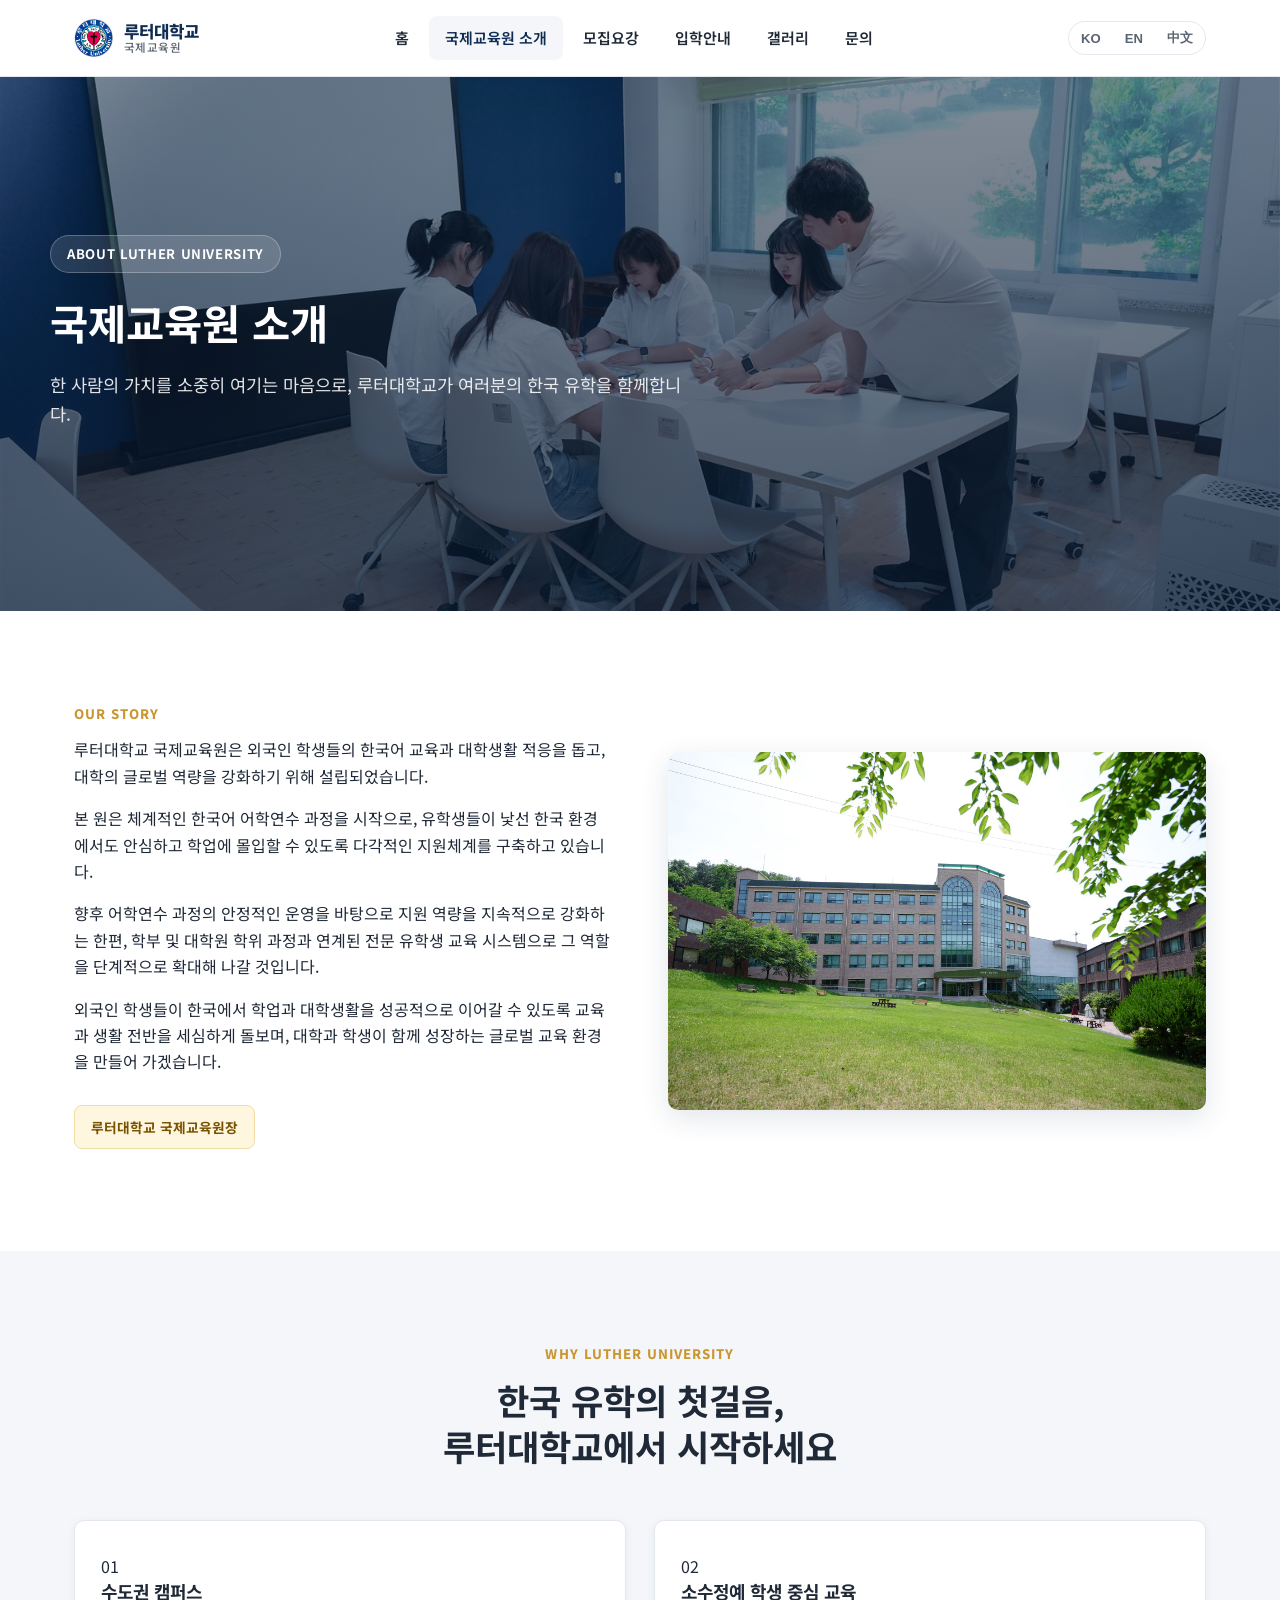
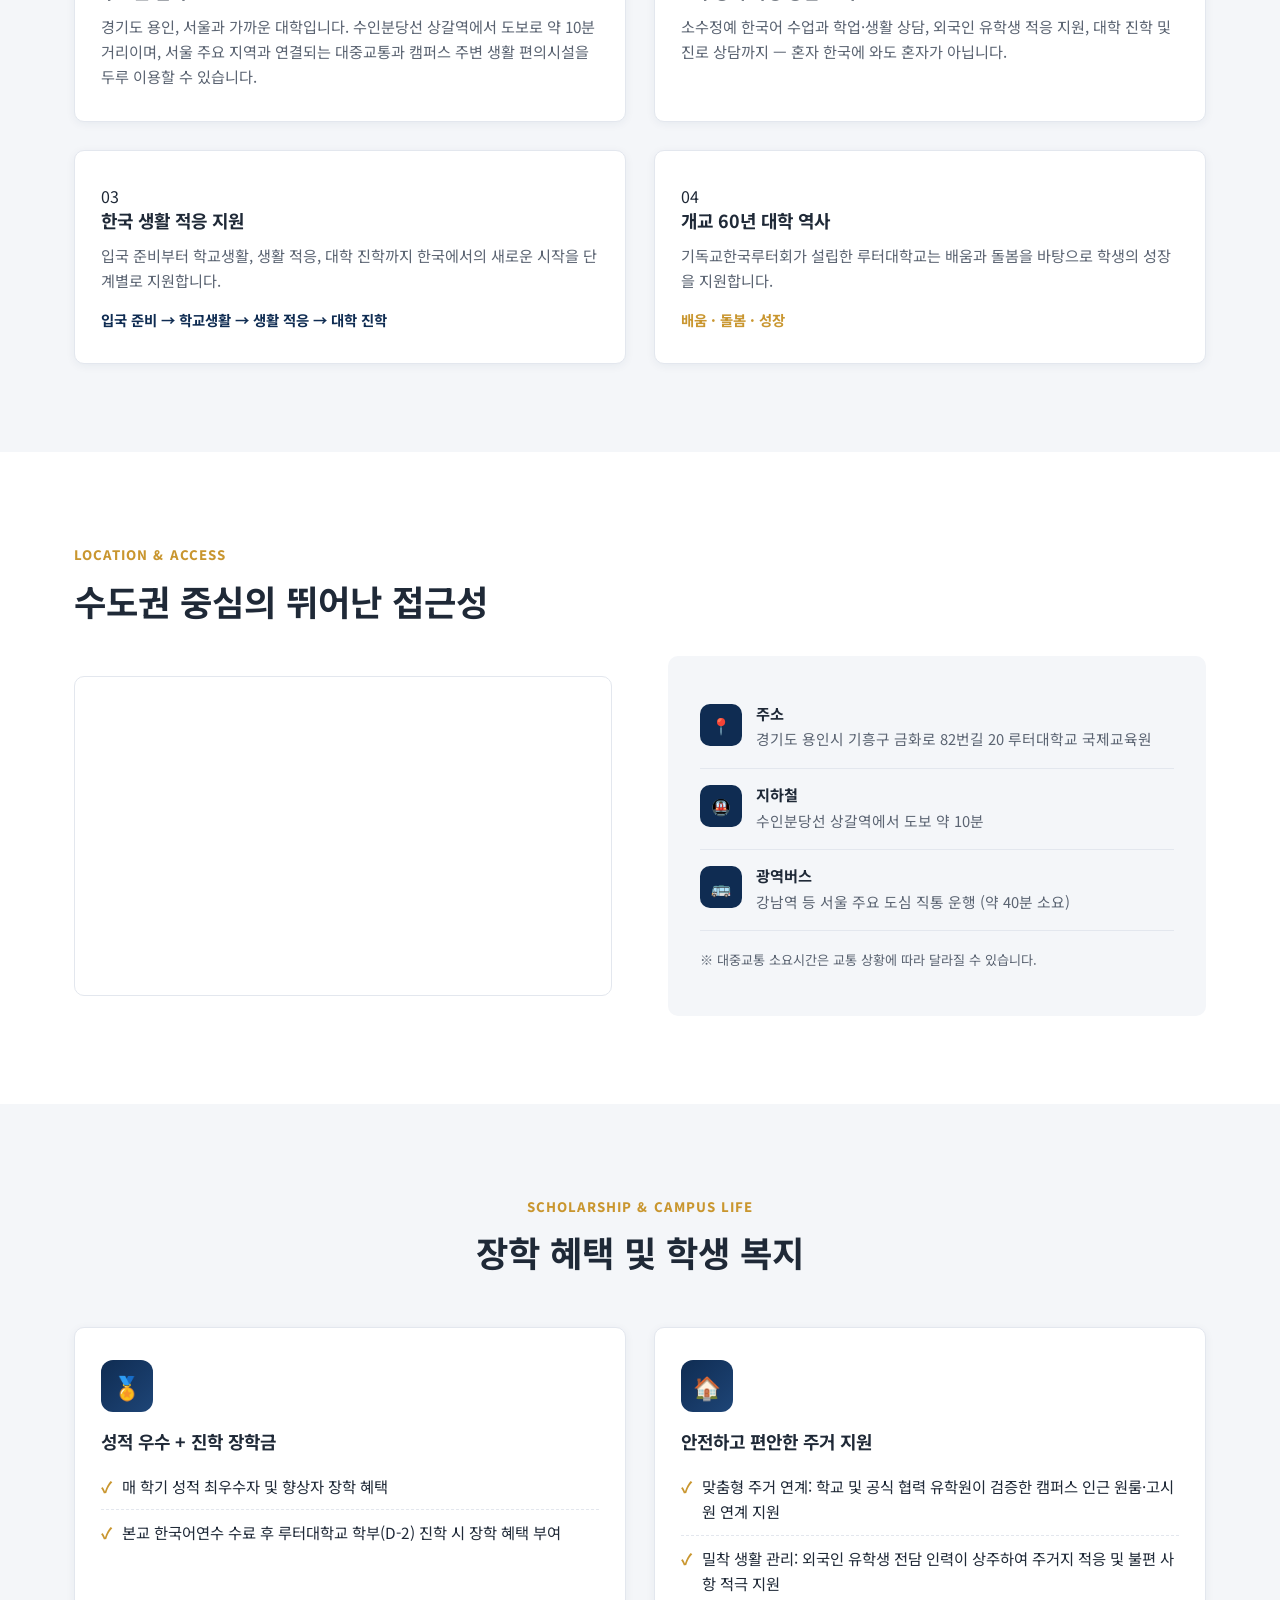
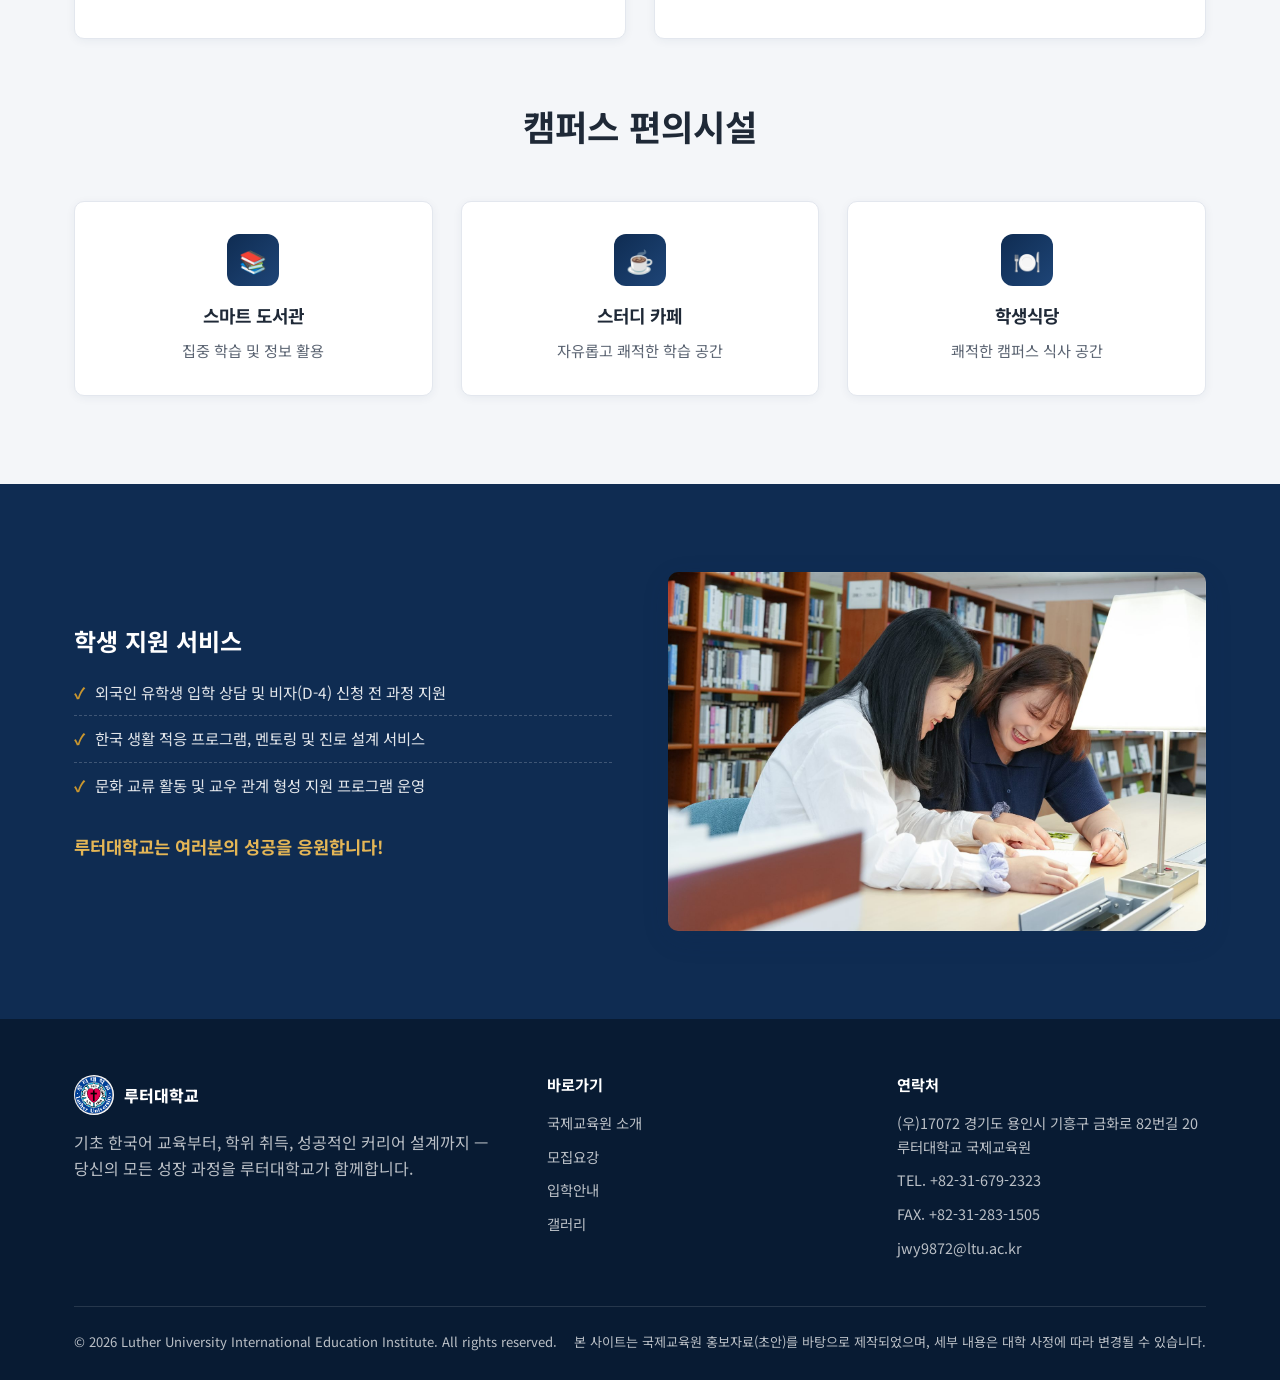
==== about.html @ a52a2475 "Initial site" ====
<!DOCTYPE html>
<html lang="ko" data-page-title="meta.title.about">
<head>
<meta charset="UTF-8">
<meta name="viewport" content="width=device-width, initial-scale=1.0">
<title>국제교육원 소개 | 루터대학교</title>
<meta name="description" content="루터대학교 국제교육원 소개 — 대학 역사, 위치 및 교통, 장학 혜택, 캠퍼스 생활, 학생 지원 서비스를 안내합니다.">
<link rel="preconnect" href="https://fonts.googleapis.com">
<link rel="preconnect" href="https://fonts.gstatic.com" crossorigin>
<link href="https://fonts.googleapis.com/css2?family=Noto+Sans+KR:wght@400;500;600;700;800&family=Noto+Sans+SC:wght@400;500;600;700;800&family=Poppins:wght@400;500;600;700;800&display=swap" rel="stylesheet">
<link rel="stylesheet" href="assets/css/style.css">
</head>
<body>

<header class="site-header">
  <div class="container header-inner">
    <a href="index.html" class="brand">
      <img src="assets/img/logo-mark.jpg" alt="루터대학교 로고" class="brand-mark">
      <span class="brand-text">
        <span data-i18n="brand.name">루터대학교</span>
        <small data-i18n="brand.sub">국제교육원</small>
      </span>
    </a>
    <nav class="main-nav">
      <a href="index.html" data-i18n="nav.home">홈</a>
      <a href="about.html" class="active" data-i18n="nav.about">국제교육원 소개</a>
      <a href="program.html" data-i18n="nav.program">모집요강</a>
      <a href="admission.html" data-i18n="nav.admission">입학안내</a>
      <a href="gallery.html" data-i18n="nav.gallery">갤러리</a>
      <a href="contact.html" data-i18n="nav.contact">문의</a>
    </nav>
    <div class="header-actions">
      <div class="lang-switch">
        <button type="button" data-lang="ko">KO</button>
        <button type="button" data-lang="en">EN</button>
        <button type="button" data-lang="zh">中文</button>
      </div>
      <button class="nav-toggle" aria-label="메뉴 열기">
        <span></span><span></span><span></span>
      </button>
    </div>
  </div>
</header>

<section class="hero page-hero" style="background-image:url('assets/img/campus-04.jpg')">
  <div class="container hero-inner">
    <span class="hero-eyebrow" data-i18n="about.hero.eyebrow">ABOUT LUTHER UNIVERSITY</span>
    <h1 data-i18n="about.hero.title">국제교육원 소개</h1>
    <p class="hero-lead" data-i18n="about.hero.lead">한 사람의 가치를 소중히 여기는 마음으로, 루터대학교가 여러분의 한국 유학을 함께합니다.</p>
  </div>
</section>

<section>
  <div class="container">
    <div class="split">
      <div>
        <span class="eyebrow" data-i18n="about.intro.eyebrow">OUR STORY</span>
        <p data-i18n="about.intro.p1">루터대학교 국제교육원은 외국인 학생들의 한국어 교육과 대학생활 적응을 돕고, 대학의 글로벌 역량을 강화하기 위해 설립되었습니다.</p>
        <p data-i18n="about.intro.p2">본 원은 체계적인 한국어 어학연수 과정을 시작으로, 유학생들이 낯선 한국 환경에서도 안심하고 학업에 몰입할 수 있도록 다각적인 지원체계를 구축하고 있습니다.</p>
        <p data-i18n="about.intro.p3">향후 어학연수 과정의 안정적인 운영을 바탕으로 지원 역량을 지속적으로 강화하는 한편, 학부 및 대학원 학위 과정과 연계된 전문 유학생 교육 시스템으로 그 역할을 단계적으로 확대해 나갈 것입니다.</p>
        <p data-i18n="about.intro.p4">외국인 학생들이 한국에서 학업과 대학생활을 성공적으로 이어갈 수 있도록 교육과 생활 전반을 세심하게 돌보며, 대학과 학생이 함께 성장하는 글로벌 교육 환경을 만들어 가겠습니다.</p>
        <p class="badge-note" style="text-align:right; font-weight:700;" data-i18n="about.intro.signature">루터대학교 국제교육원장</p>
      </div>
      <img src="assets/img/hero-campus.jpg" alt="루터대학교 강의동 전경">
    </div>
  </div>
</section>

<section class="section-alt">
  <div class="container">
    <div class="section-head">
      <span class="eyebrow" data-i18n="about.reasons.eyebrow">WHY LUTHER UNIVERSITY</span>
      <h2 data-i18n-html="about.reasons.title">한국 유학의 첫걸음,<br>루터대학교에서 시작하세요</h2>
    </div>
    <div class="grid grid-2">
      <div class="card">
        <span class="level-tag" data-i18n="about.r1.tag">01</span>
        <h3 data-i18n="about.r1.title">수도권 캠퍼스</h3>
        <p data-i18n="about.r1.desc">경기도 용인, 서울과 가까운 대학입니다. 수인분당선 상갈역에서 도보로 약 10분 거리이며, 서울 주요 지역과 연결되는 대중교통과 캠퍼스 주변 생활 편의시설을 두루 이용할 수 있습니다.</p>
      </div>
      <div class="card">
        <span class="level-tag" data-i18n="about.r2.tag">02</span>
        <h3 data-i18n="about.r2.title">소수정예 학생 중심 교육</h3>
        <p data-i18n="about.r2.desc">소수정예 한국어 수업과 학업·생활 상담, 외국인 유학생 적응 지원, 대학 진학 및 진로 상담까지 — 혼자 한국에 와도 혼자가 아닙니다.</p>
      </div>
      <div class="card">
        <span class="level-tag" data-i18n="about.r3.tag">03</span>
        <h3 data-i18n="about.r3.title">한국 생활 적응 지원</h3>
        <p data-i18n="about.r3.desc">입국 준비부터 학교생활, 생활 적응, 대학 진학까지 한국에서의 새로운 시작을 단계별로 지원합니다.</p>
        <p style="margin-top:14px; font-weight:700; color:var(--color-primary); font-size:0.9rem;">
          <span data-i18n="about.r3.step1">입국 준비</span> → <span data-i18n="about.r3.step2">학교생활</span> → <span data-i18n="about.r3.step3">생활 적응</span> → <span data-i18n="about.r3.step4">대학 진학</span>
        </p>
      </div>
      <div class="card">
        <span class="level-tag" data-i18n="about.r4.tag">04</span>
        <h3 data-i18n="about.r4.title">개교 60년 대학 역사</h3>
        <p data-i18n="about.r4.desc">기독교한국루터회가 설립한 루터대학교는 배움과 돌봄을 바탕으로 학생의 성장을 지원합니다.</p>
        <p style="margin-top:14px; font-weight:700; color:var(--color-accent); font-size:0.9rem;" data-i18n="about.r4.words">배움 · 돌봄 · 성장</p>
      </div>
    </div>
  </div>
</section>

<section>
  <div class="container">
    <div class="section-head align-left" style="margin-bottom:32px;">
      <span class="eyebrow" data-i18n="about.location.eyebrow">LOCATION & ACCESS</span>
      <h2 data-i18n="about.location.title">수도권 중심의 뛰어난 접근성</h2>
    </div>
    <div class="split">
      <div class="map-frame">
        <iframe src="https://maps.google.com/maps?q=%EA%B2%BD%EA%B8%B0%EB%8F%84%20%EC%9A%A9%EC%9D%B8%EC%8B%9C%20%EA%B8%B0%ED%9D%A5%EA%B5%AC%20%EA%B8%88%ED%99%94%EB%A1%9C%2082%20%EB%A3%A8%ED%84%B0%EB%8C%80%ED%95%99%EA%B5%90&output=embed" loading="lazy" title="루터대학교 위치 지도"></iframe>
      </div>
      <div class="contact-info-card">
        <div class="contact-row">
          <div class="contact-icon">📍</div>
          <div><h4 data-i18n="about.location.address.label">주소</h4><p data-i18n="about.location.address">경기도 용인시 기흥구 금화로 82번길 20 루터대학교 국제교육원</p></div>
        </div>
        <div class="contact-row">
          <div class="contact-icon">🚇</div>
          <div><h4 data-i18n="about.location.subway.label">지하철</h4><p data-i18n="about.location.subway">수인분당선 상갈역에서 도보 약 10분</p></div>
        </div>
        <div class="contact-row">
          <div class="contact-icon">🚌</div>
          <div><h4 data-i18n="about.location.bus.label">광역버스</h4><p data-i18n="about.location.bus">강남역 등 서울 주요 도심 직통 운행 (약 40분 소요)</p></div>
        </div>
        <p class="form-note" data-i18n="about.location.note">※ 대중교통 소요시간은 교통 상황에 따라 달라질 수 있습니다.</p>
      </div>
    </div>
  </div>
</section>

<section class="section-alt">
  <div class="container">
    <div class="section-head">
      <span class="eyebrow" data-i18n="about.scholarship.eyebrow">SCHOLARSHIP &amp; CAMPUS LIFE</span>
      <h2 data-i18n="about.scholarship.title">장학 혜택 및 학생 복지</h2>
    </div>
    <div class="grid grid-2">
      <div class="card">
        <div class="card-icon">🏅</div>
        <h3 data-i18n="about.scholarship.h">성적 우수 + 진학 장학금</h3>
        <ul class="check-list">
          <li data-i18n="about.scholarship.b1">매 학기 성적 최우수자 및 향상자 장학 혜택</li>
          <li data-i18n="about.scholarship.b2">본교 한국어연수 수료 후 루터대학교 학부(D-2) 진학 시 장학 혜택 부여</li>
        </ul>
      </div>
      <div class="card">
        <div class="card-icon">🏠</div>
        <h3 data-i18n="about.housing.title">안전하고 편안한 주거 지원</h3>
        <ul class="check-list">
          <li data-i18n="about.housing.b1">맞춤형 주거 연계: 학교 및 공식 협력 유학원이 검증한 캠퍼스 인근 원룸·고시원 연계 지원</li>
          <li data-i18n="about.housing.b2">밀착 생활 관리: 외국인 유학생 전담 인력이 상주하여 주거지 적응 및 불편 사항 적극 지원</li>
        </ul>
      </div>
    </div>

    <div class="section-head" style="margin-top:64px;">
      <h2 data-i18n="about.facility.title">캠퍼스 편의시설</h2>
    </div>
    <div class="grid grid-3">
      <div class="card text-center">
        <div class="card-icon" style="margin:0 auto 18px;">📚</div>
        <h3 data-i18n="about.facility1.h">스마트 도서관</h3>
        <p data-i18n="about.facility1.p">집중 학습 및 정보 활용</p>
      </div>
      <div class="card text-center">
        <div class="card-icon" style="margin:0 auto 18px;">☕</div>
        <h3 data-i18n="about.facility2.h">스터디 카페</h3>
        <p data-i18n="about.facility2.p">자유롭고 쾌적한 학습 공간</p>
      </div>
      <div class="card text-center">
        <div class="card-icon" style="margin:0 auto 18px;">🍽️</div>
        <h3 data-i18n="about.facility3.h">학생식당</h3>
        <p data-i18n="about.facility3.p">쾌적한 캠퍼스 식사 공간</p>
      </div>
    </div>
  </div>
</section>

<section class="section-navy">
  <div class="container">
    <div class="split">
      <div>
        <h2 data-i18n="about.support.title">학생 지원 서비스</h2>
        <ul class="check-list" style="color:#fff;">
          <li data-i18n="about.support.b1" style="color:rgba(255,255,255,0.88); border-bottom-color:rgba(255,255,255,0.2);">외국인 유학생 입학 상담 및 비자(D-4) 신청 전 과정 지원</li>
          <li data-i18n="about.support.b2" style="color:rgba(255,255,255,0.88); border-bottom-color:rgba(255,255,255,0.2);">한국 생활 적응 프로그램, 멘토링 및 진로 설계 서비스</li>
          <li data-i18n="about.support.b3" style="color:rgba(255,255,255,0.88); border-bottom-color:rgba(255,255,255,0.2);">문화 교류 활동 및 교우 관계 형성 지원 프로그램 운영</li>
        </ul>
        <p style="margin-top:24px; font-weight:700; font-size:1.1rem; color:var(--color-accent-light);" data-i18n="about.support.quote">루터대학교는 여러분의 성공을 응원합니다!</p>
      </div>
      <img src="assets/img/campus-05.jpg" alt="도서관에서의 학습">
    </div>
  </div>
</section>

<footer class="site-footer">
  <div class="container">
    <div class="footer-top">
      <div>
        <div class="footer-brand">
          <img src="assets/img/logo-mark.jpg" alt="루터대학교 로고" class="brand-mark">
          <span data-i18n="brand.name">루터대학교</span>
        </div>
        <p data-i18n-html="footer.desc">기초 한국어 교육부터, 학위 취득, 성공적인 커리어 설계까지 —<br>당신의 모든 성장 과정을 루터대학교가 함께합니다.</p>
      </div>
      <div>
        <h4 data-i18n="footer.menu">바로가기</h4>
        <ul>
          <li><a href="about.html" data-i18n="nav.about">국제교육원 소개</a></li>
          <li><a href="program.html" data-i18n="nav.program">모집요강</a></li>
          <li><a href="admission.html" data-i18n="nav.admission">입학안내</a></li>
          <li><a href="gallery.html" data-i18n="nav.gallery">갤러리</a></li>
        </ul>
      </div>
      <div>
        <h4 data-i18n="footer.contact">연락처</h4>
        <ul>
          <li data-i18n="footer.address">(우)17072 경기도 용인시 기흥구 금화로 82번길 20 루터대학교 국제교육원</li>
          <li>TEL. +82-31-679-2323</li>
          <li>FAX. +82-31-283-1505</li>
          <li>jwy9872@ltu.ac.kr</li>
        </ul>
      </div>
    </div>
    <div class="footer-bottom">
      <span data-i18n="footer.rights">© 2026 Luther University International Education Institute. All rights reserved.</span>
      <span data-i18n="footer.note">본 사이트는 국제교육원 홍보자료(초안)를 바탕으로 제작되었으며, 세부 내용은 대학 사정에 따라 변경될 수 있습니다.</span>
    </div>
  </div>
</footer>

<script src="assets/js/i18n-data.js"></script>
<script src="assets/js/main.js"></script>
</body>
</html>
---- assets/css/style.css ----
/* ==========================================================================
   Luther University International Education Institute
   루터대학교 국제교육원 / 한국어교육원 웹사이트
   ========================================================================== */

:root {
  --color-primary: #0f2c52;
  --color-primary-dark: #081b33;
  --color-primary-light: #1e4577;
  --color-accent: #c9962f;
  --color-accent-light: #e4b656;
  --color-bg: #ffffff;
  --color-bg-alt: #f4f6f9;
  --color-bg-navy: #0f2c52;
  --color-text: #1f2937;
  --color-text-muted: #5b6472;
  --color-text-invert: #ffffff;
  --color-border: #e3e7ee;

  --font-kr: 'Noto Sans KR', 'Pretendard', -apple-system, BlinkMacSystemFont, 'Malgun Gothic', sans-serif;
  --font-en: 'Poppins', 'Noto Sans KR', sans-serif;
  --font-zh: 'Noto Sans SC', 'Noto Sans KR', sans-serif;

  --container: 1180px;
  --radius: 10px;
  --shadow-sm: 0 2px 10px rgba(15, 44, 82, 0.06);
  --shadow-md: 0 8px 28px rgba(15, 44, 82, 0.12);
  --transition: 0.25s ease;
}

* { box-sizing: border-box; }
html { scroll-behavior: smooth; }

body {
  margin: 0;
  font-family: var(--font-kr);
  color: var(--color-text);
  background: var(--color-bg);
  line-height: 1.65;
  -webkit-font-smoothing: antialiased;
}

img { max-width: 100%; display: block; }

a { color: inherit; text-decoration: none; }

ul { list-style: none; margin: 0; padding: 0; }

h1, h2, h3, h4 { margin: 0 0 .6em; line-height: 1.3; font-weight: 700; }

p { margin: 0 0 1em; }

.container {
  width: 100%;
  max-width: var(--container);
  margin: 0 auto;
  padding: 0 24px;
}

.visually-hidden {
  position: absolute;
  width: 1px; height: 1px;
  overflow: hidden;
  clip: rect(0,0,0,0);
}

/* ---------- Buttons ---------- */
.btn {
  display: inline-flex;
  align-items: center;
  justify-content: center;
  gap: 8px;
  padding: 13px 28px;
  border-radius: 999px;
  font-weight: 600;
  font-size: 0.95rem;
  border: 2px solid transparent;
  cursor: pointer;
  transition: all var(--transition);
  white-space: nowrap;
}
.btn-primary {
  background: var(--color-accent);
  color: #1a1305;
}
.btn-primary:hover { background: var(--color-accent-light); transform: translateY(-2px); }
.btn-outline {
  background: transparent;
  border-color: rgba(255,255,255,0.7);
  color: #fff;
}
.btn-outline:hover { background: rgba(255,255,255,0.12); }
.btn-navy {
  background: var(--color-primary);
  color: #fff;
}
.btn-navy:hover { background: var(--color-primary-light); transform: translateY(-2px); }

/* ---------- Header ---------- */
.site-header {
  position: sticky;
  top: 0;
  z-index: 100;
  background: rgba(255,255,255,0.96);
  backdrop-filter: blur(6px);
  border-bottom: 1px solid var(--color-border);
}
.header-inner {
  display: flex;
  align-items: center;
  justify-content: space-between;
  height: 76px;
}
.brand {
  display: flex;
  align-items: center;
  gap: 10px;
  font-weight: 800;
  color: var(--color-primary);
  font-size: 1.05rem;
}
.brand .brand-mark {
  width: 40px; height: 40px;
  border-radius: 50%;
  object-fit: cover;
  flex-shrink: 0;
}
.brand .brand-text { display: flex; flex-direction: column; line-height: 1.2; }
.brand .brand-text small { font-weight: 500; color: var(--color-text-muted); font-size: 0.72rem; letter-spacing: .04em; }

.main-nav {
  display: flex;
  align-items: center;
  gap: 4px;
}
.main-nav a {
  padding: 10px 16px;
  border-radius: 8px;
  font-weight: 600;
  font-size: 0.94rem;
  color: var(--color-text);
  transition: all var(--transition);
}
.main-nav a:hover, .main-nav a.active {
  background: var(--color-bg-alt);
  color: var(--color-primary);
}

.header-actions {
  display: flex;
  align-items: center;
  gap: 14px;
}

.lang-switch {
  display: flex;
  border: 1px solid var(--color-border);
  border-radius: 999px;
  overflow: hidden;
}
.lang-switch button {
  border: none;
  background: transparent;
  padding: 7px 12px;
  font-size: 0.82rem;
  font-weight: 700;
  color: var(--color-text-muted);
  cursor: pointer;
  transition: all var(--transition);
}
.lang-switch button.active {
  background: var(--color-primary);
  color: #fff;
}

.nav-toggle {
  display: none;
  flex-direction: column;
  gap: 5px;
  background: none;
  border: none;
  cursor: pointer;
  padding: 8px;
}
.nav-toggle span {
  width: 24px; height: 2px;
  background: var(--color-primary);
  border-radius: 2px;
}

/* ---------- Hero ---------- */
.hero {
  position: relative;
  min-height: 560px;
  display: flex;
  align-items: center;
  color: #fff;
  background-size: cover;
  background-position: center;
  background-repeat: no-repeat;
  overflow: hidden;
}
.hero::before {
  content: "";
  position: absolute;
  inset: 0;
  background: linear-gradient(180deg, rgba(8,27,51,0.5), rgba(8,27,51,0.72));
  z-index: 1;
}
.hero-inner { position: relative; z-index: 2; padding: 100px 0 90px; }
.hero-eyebrow {
  display: inline-flex;
  align-items: center;
  gap: 8px;
  padding: 7px 16px;
  border-radius: 999px;
  background: rgba(255,255,255,0.12);
  border: 1px solid rgba(255,255,255,0.25);
  font-size: 0.82rem;
  font-weight: 700;
  letter-spacing: .05em;
  margin-bottom: 22px;
}
.hero h1 {
  font-size: clamp(2rem, 4.4vw, 3.4rem);
  max-width: 780px;
  margin-bottom: .5em;
}
.hero .hero-lead {
  font-size: 1.1rem;
  max-width: 640px;
  color: rgba(255,255,255,0.88);
  margin-bottom: 2em;
}
.hero-actions { display: flex; gap: 14px; flex-wrap: wrap; }

.page-hero {
  min-height: 320px;
}
.page-hero .hero-inner { padding: 70px 0 60px; }
.page-hero h1 { font-size: clamp(1.8rem, 3.6vw, 2.6rem); }

/* ---------- Sections ---------- */
section { padding: 88px 0; }
.section-alt { background: var(--color-bg-alt); }
.section-navy { background: var(--color-primary); color: #fff; }

.section-head { max-width: 680px; margin: 0 auto 52px; text-align: center; }
.section-head.align-left { margin-left: 0; text-align: left; }
.eyebrow {
  display: inline-block;
  color: var(--color-accent);
  font-weight: 800;
  letter-spacing: .08em;
  font-size: 0.82rem;
  text-transform: uppercase;
  margin-bottom: 12px;
}
.section-head h2 { font-size: clamp(1.6rem, 2.8vw, 2.2rem); }
.section-head p { color: var(--color-text-muted); font-size: 1.02rem; }
.section-navy .section-head p { color: rgba(255,255,255,0.78); }

/* ---------- Grids / Cards ---------- */
.grid { display: grid; gap: 28px; }
.grid-2 { grid-template-columns: repeat(2, 1fr); }
.grid-3 { grid-template-columns: repeat(3, 1fr); }
.grid-4 { grid-template-columns: repeat(4, 1fr); }

.card {
  background: #fff;
  border: 1px solid var(--color-border);
  border-radius: var(--radius);
  padding: 32px 26px;
  box-shadow: var(--shadow-sm);
  transition: transform var(--transition), box-shadow var(--transition);
}
.card:hover { transform: translateY(-4px); box-shadow: var(--shadow-md); }
.card .card-icon {
  width: 52px; height: 52px;
  border-radius: 12px;
  background: linear-gradient(135deg, var(--color-primary), var(--color-primary-light));
  color: #fff;
  display: flex; align-items: center; justify-content: center;
  font-size: 1.4rem;
  margin-bottom: 18px;
}
.card h3 { font-size: 1.12rem; }
.card p { color: var(--color-text-muted); font-size: 0.95rem; margin-bottom: 0; }

.split {
  display: grid;
  grid-template-columns: 1fr 1fr;
  gap: 56px;
  align-items: center;
}
.split img { border-radius: var(--radius); box-shadow: var(--shadow-md); }
.split .eyebrow { display: inline-block; }

.stat-row {
  display: grid;
  grid-template-columns: repeat(4, 1fr);
  gap: 24px;
  text-align: center;
}
.stat-row .stat-num {
  font-size: clamp(1.8rem, 3vw, 2.6rem);
  font-weight: 800;
  color: var(--color-accent);
}
.stat-row .stat-label { color: rgba(255,255,255,0.78); font-size: 0.92rem; margin-top: 4px; }

/* ---------- Timeline / Steps ---------- */
.timeline {
  display: grid;
  grid-template-columns: repeat(5, 1fr);
  gap: 18px;
}
.timeline-step {
  background: #fff;
  border: 1px solid var(--color-border);
  border-radius: var(--radius);
  padding: 22px 18px;
  position: relative;
}
.timeline-step .step-num {
  width: 30px; height: 30px;
  border-radius: 50%;
  background: var(--color-primary);
  color: #fff;
  display: flex; align-items: center; justify-content: center;
  font-weight: 700; font-size: 0.85rem;
  margin-bottom: 12px;
}
.timeline-step h4 { font-size: 0.98rem; margin-bottom: 6px; }
.timeline-step .step-date { color: var(--color-accent); font-weight: 700; font-size: 0.88rem; }
.timeline-step p { font-size: 0.86rem; color: var(--color-text-muted); margin: 6px 0 0; }

/* ---------- Tables ---------- */
.table-wrap { overflow-x: auto; border-radius: var(--radius); border: 1px solid var(--color-border); }
table { width: 100%; border-collapse: collapse; background: #fff; min-width: 480px; }
th, td { padding: 16px 18px; text-align: left; border-bottom: 1px solid var(--color-border); font-size: 0.95rem; }
thead th { background: var(--color-bg-alt); color: var(--color-primary); font-weight: 700; }
tbody tr:last-child td { border-bottom: none; }

/* ---------- Level cards ---------- */
.level-card {
  border: 1px solid var(--color-border);
  border-radius: var(--radius);
  padding: 28px 24px;
  background: #fff;
}
.level-card .level-tag {
  display: inline-block;
  padding: 5px 12px;
  border-radius: 999px;
  background: var(--color-bg-alt);
  color: var(--color-primary);
  font-weight: 700;
  font-size: 0.8rem;
  margin-bottom: 14px;
}
.level-card h3 { font-size: 1.1rem; }
.level-card p { color: var(--color-text-muted); font-size: 0.93rem; margin: 0; }

/* ---------- Checklist ---------- */
.check-list li {
  display: flex;
  gap: 10px;
  padding: 10px 0;
  border-bottom: 1px dashed var(--color-border);
  font-size: 0.96rem;
}
.check-list li:last-child { border-bottom: none; }
.check-list li::before {
  content: "✓";
  color: var(--color-accent);
  font-weight: 800;
  flex-shrink: 0;
}

/* ---------- Gallery ---------- */
.gallery-grid {
  display: grid;
  grid-template-columns: repeat(3, 1fr);
  gap: 18px;
}
.gallery-item {
  position: relative;
  border-radius: var(--radius);
  overflow: hidden;
  aspect-ratio: 4 / 3;
  cursor: pointer;
}
.gallery-item img {
  width: 100%; height: 100%; object-fit: cover;
  transition: transform 0.4s ease;
}
.gallery-item:hover img { transform: scale(1.07); }
.gallery-item .gallery-caption {
  position: absolute; inset: auto 0 0 0;
  padding: 14px 16px;
  background: linear-gradient(0deg, rgba(8,27,51,0.85), transparent);
  color: #fff;
  font-size: 0.88rem;
  font-weight: 600;
}

.lightbox {
  position: fixed; inset: 0;
  background: rgba(8,12,20,0.9);
  display: none;
  align-items: center; justify-content: center;
  z-index: 1000;
  padding: 40px;
}
.lightbox.open { display: flex; }
.lightbox img { max-width: 90vw; max-height: 85vh; border-radius: 8px; }
.lightbox-close {
  position: absolute; top: 24px; right: 32px;
  color: #fff; font-size: 2rem; background: none; border: none; cursor: pointer;
}

/* ---------- Contact ---------- */
.contact-grid {
  display: grid;
  grid-template-columns: 1.1fr 0.9fr;
  gap: 40px;
}
.contact-info-card {
  background: var(--color-bg-alt);
  border-radius: var(--radius);
  padding: 32px;
}
.contact-row {
  display: flex; gap: 14px;
  padding: 16px 0;
  border-bottom: 1px solid var(--color-border);
}
.contact-row:last-child { border-bottom: none; }
.contact-row .contact-icon {
  width: 42px; height: 42px; flex-shrink: 0;
  border-radius: 10px;
  background: var(--color-primary);
  color: #fff;
  display: flex; align-items: center; justify-content: center;
}
.contact-row h4 { margin: 0 0 4px; font-size: 0.95rem; }
.contact-row p { margin: 0; color: var(--color-text-muted); font-size: 0.92rem; }

.map-frame {
  width: 100%; height: 320px;
  border-radius: var(--radius);
  border: 1px solid var(--color-border);
  overflow: hidden;
}
.map-frame iframe { width: 100%; height: 100%; border: 0; }

.form-field { margin-bottom: 18px; }
.form-field label { display: block; font-weight: 700; margin-bottom: 8px; font-size: 0.92rem; }
.form-field input, .form-field select, .form-field textarea {
  width: 100%;
  padding: 12px 14px;
  border: 1px solid var(--color-border);
  border-radius: 8px;
  font-family: inherit;
  font-size: 0.95rem;
  background: #fff;
}
.form-field textarea { resize: vertical; min-height: 120px; }
.form-note { font-size: 0.82rem; color: var(--color-text-muted); margin-top: 18px; }

/* ---------- CTA band ---------- */
.cta-band {
  background: linear-gradient(120deg, var(--color-primary), var(--color-primary-dark));
  color: #fff;
  border-radius: 20px;
  padding: 56px 48px;
  display: flex;
  align-items: center;
  justify-content: space-between;
  gap: 32px;
  flex-wrap: wrap;
}
.cta-band h2 { margin-bottom: 8px; font-size: 1.6rem; }
.cta-band p { color: rgba(255,255,255,0.8); margin: 0; }

/* ---------- Footer ---------- */
.site-footer {
  background: var(--color-primary-dark);
  color: rgba(255,255,255,0.72);
  padding: 56px 0 28px;
}
.footer-top {
  display: grid;
  grid-template-columns: 1.4fr 1fr 1fr;
  gap: 40px;
  padding-bottom: 36px;
  border-bottom: 1px solid rgba(255,255,255,0.12);
}
.footer-brand { display: flex; gap: 10px; align-items: center; color: #fff; font-weight: 800; margin-bottom: 14px; }
.footer-brand .brand-mark { width: 40px; height: 40px; border-radius: 50%; object-fit: cover; flex-shrink: 0; }
.footer-top h4 { color: #fff; font-size: 0.95rem; margin-bottom: 16px; }
.footer-top li { margin-bottom: 10px; font-size: 0.9rem; }
.footer-top a:hover { color: #fff; }
.footer-bottom {
  padding-top: 24px;
  display: flex;
  justify-content: space-between;
  flex-wrap: wrap;
  gap: 10px;
  font-size: 0.82rem;
}

/* ---------- Utility ---------- */
.mt-0 { margin-top: 0; }
.text-center { text-align: center; }
.badge-note {
  display: inline-block;
  background: #fff6e0;
  color: #7a5300;
  border: 1px solid #f1dda3;
  padding: 10px 16px;
  border-radius: 8px;
  font-size: 0.86rem;
  margin-top: 14px;
}

/* ---------- Responsive ---------- */
@media (max-width: 960px) {
  .main-nav { display: none; }
  .nav-toggle { display: flex; }
  .split { grid-template-columns: 1fr; }
  .grid-4 { grid-template-columns: repeat(2, 1fr); }
  .grid-3 { grid-template-columns: repeat(2, 1fr); }
  .timeline { grid-template-columns: repeat(2, 1fr); }
  .stat-row { grid-template-columns: repeat(2, 1fr); }
  .contact-grid { grid-template-columns: 1fr; }
  .footer-top { grid-template-columns: 1fr; }
  .gallery-grid { grid-template-columns: repeat(2, 1fr); }

  .main-nav.open {
    display: flex;
    flex-direction: column;
    position: absolute;
    top: 76px; left: 0; right: 0;
    background: #fff;
    padding: 12px 24px 20px;
    border-bottom: 1px solid var(--color-border);
    box-shadow: var(--shadow-md);
  }
}

@media (max-width: 640px) {
  section { padding: 60px 0; }
  .grid-4, .grid-3, .grid-2 { grid-template-columns: 1fr; }
  .timeline { grid-template-columns: 1fr; }
  .gallery-grid { grid-template-columns: 1fr; }
  .hero-inner { padding: 70px 0 60px; }
  .cta-band { padding: 40px 26px; text-align: center; justify-content: center; }
}

/* language-specific font on <html lang="zh"> etc */
html[lang="zh"] body { font-family: var(--font-zh); }
html[lang="en"] body { font-family: var(--font-en); }
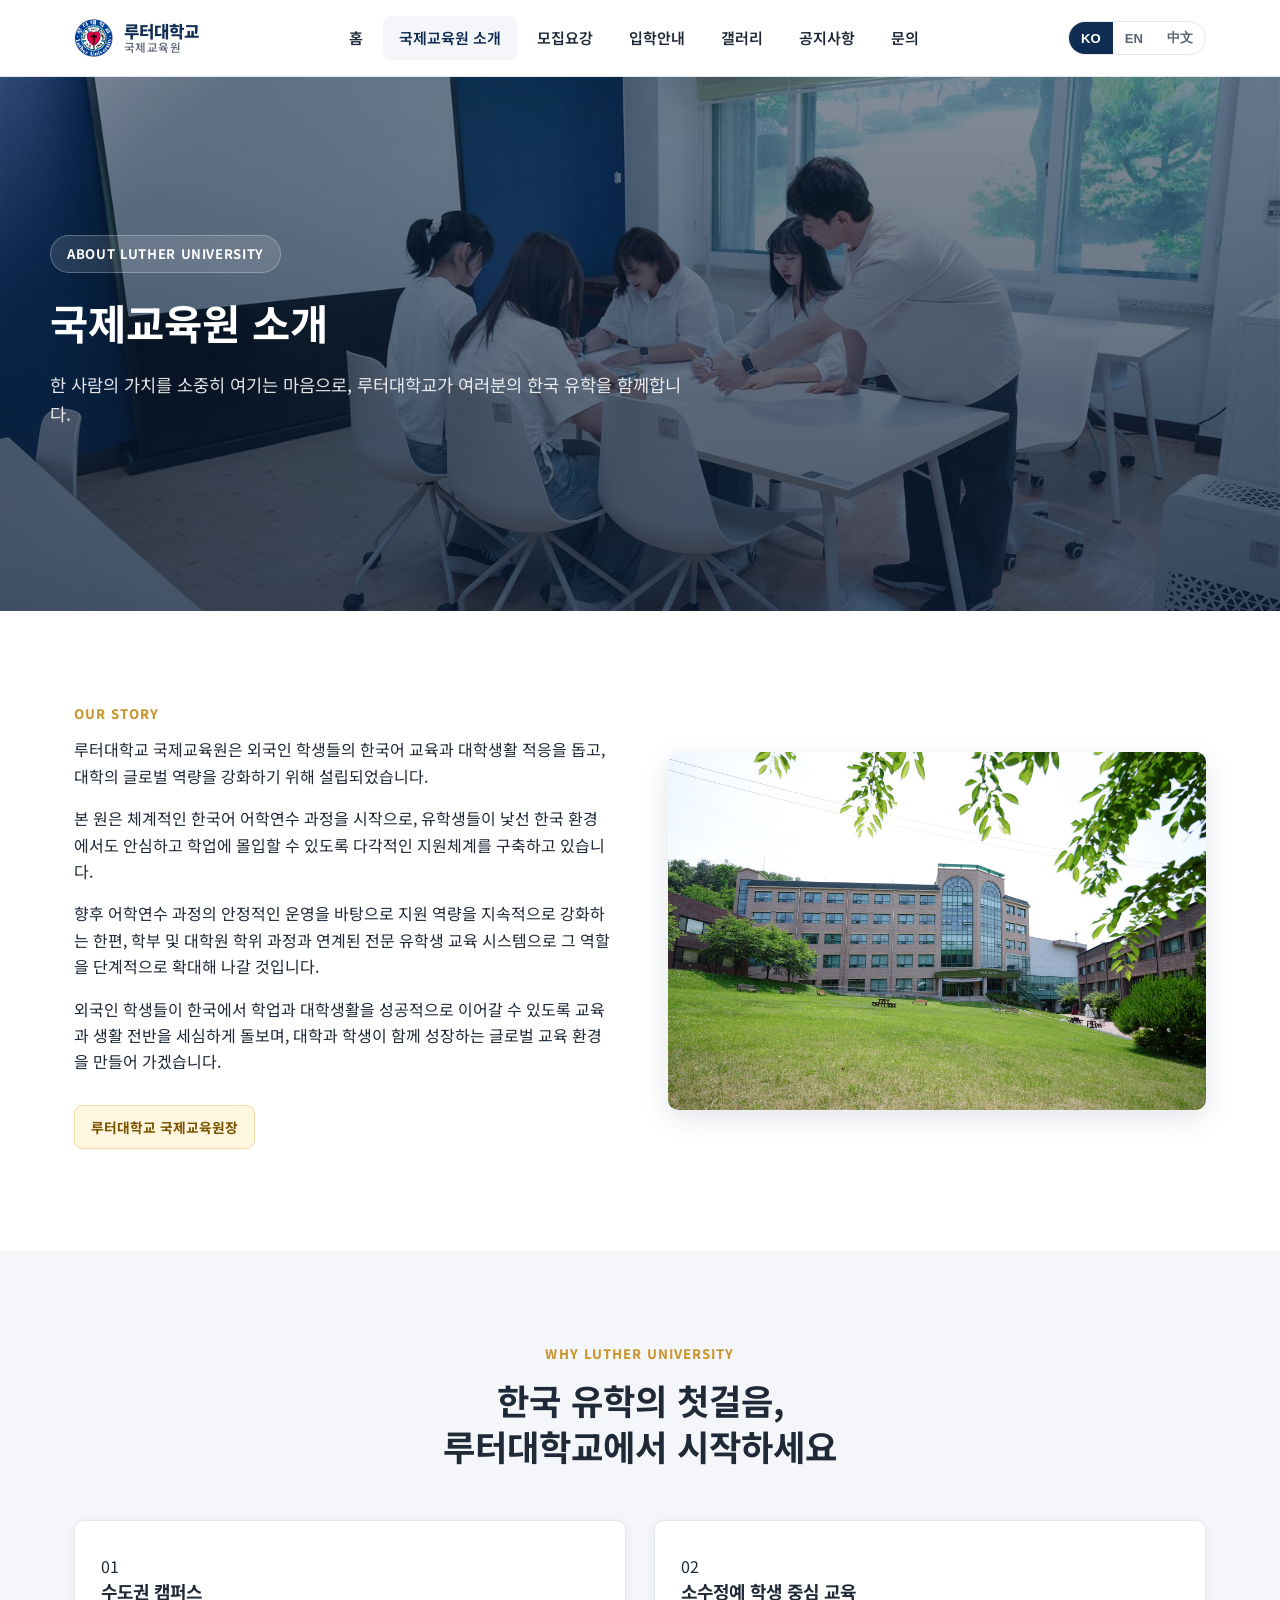
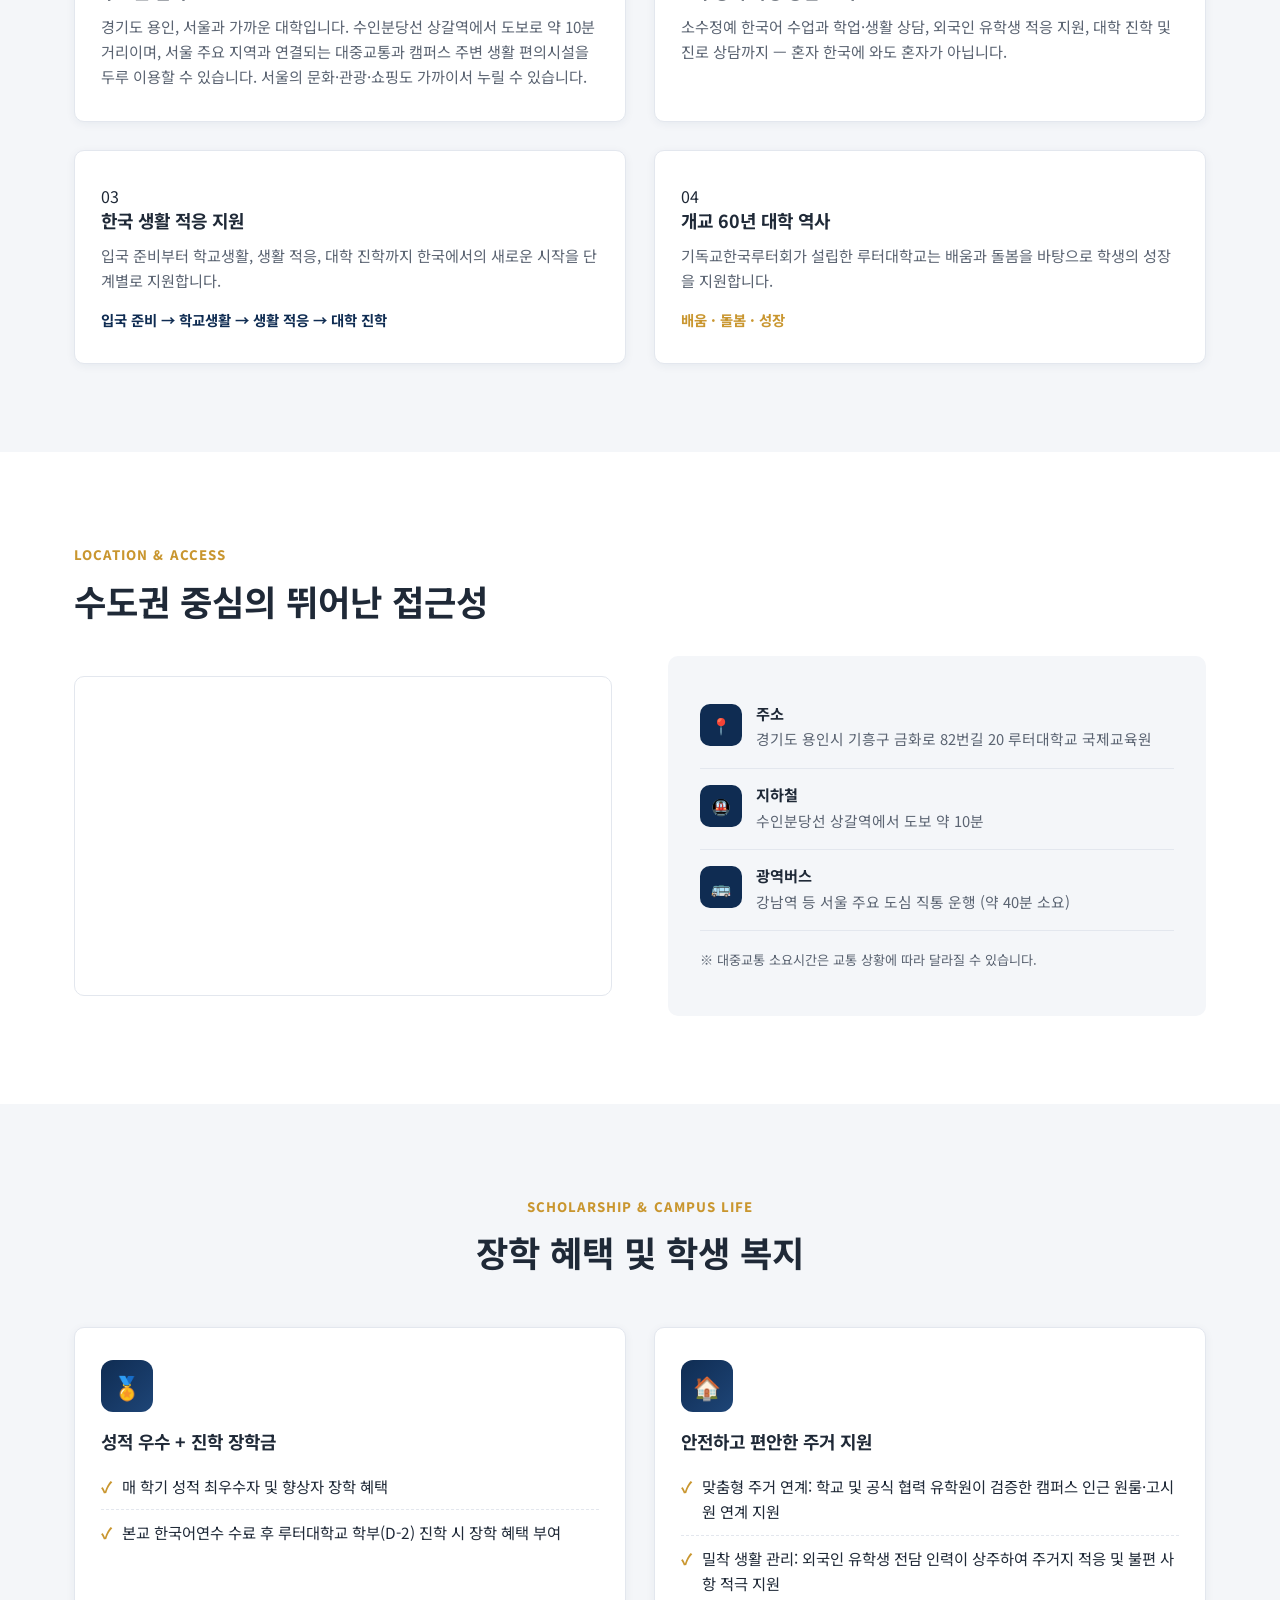
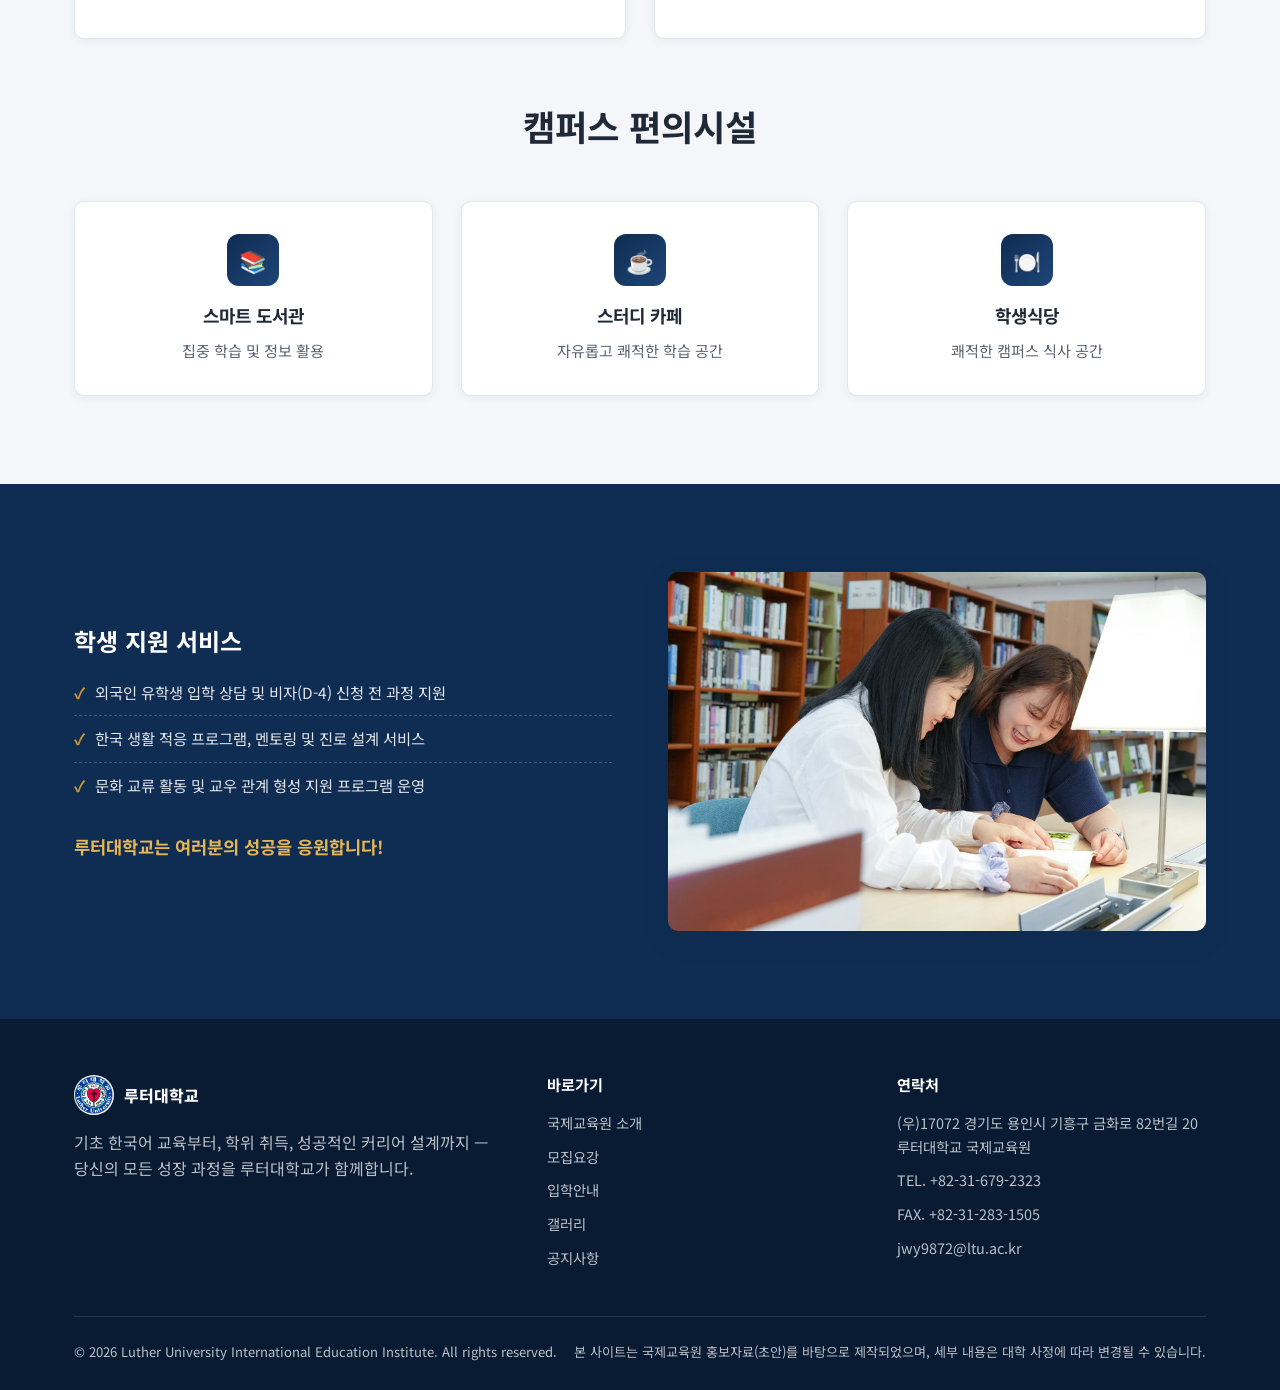
==== commit ce57965e: "Add notice board and admin page" ====
--- a/about.html
+++ b/about.html
@@ -27,6 +27,7 @@
       <a href="program.html" data-i18n="nav.program">모집요강</a>
       <a href="admission.html" data-i18n="nav.admission">입학안내</a>
       <a href="gallery.html" data-i18n="nav.gallery">갤러리</a>
+      <a href="notice.html" data-i18n="nav.notice">공지사항</a>
       <a href="contact.html" data-i18n="nav.contact">문의</a>
     </nav>
     <div class="header-actions">
@@ -212,6 +213,7 @@
           <li><a href="program.html" data-i18n="nav.program">모집요강</a></li>
           <li><a href="admission.html" data-i18n="nav.admission">입학안내</a></li>
           <li><a href="gallery.html" data-i18n="nav.gallery">갤러리</a></li>
+          <li><a href="notice.html" data-i18n="nav.notice">공지사항</a></li>
         </ul>
       </div>
       <div>
--- a/assets/css/style.css
+++ b/assets/css/style.css
@@ -562,3 +562,28 @@
 /* language-specific font on <html lang="zh"> etc */
 html[lang="zh"] body { font-family: var(--font-zh); }
 html[lang="en"] body { font-family: var(--font-en); }
+
+/* ---------- Notice board ---------- */
+.notice-wrap { max-width: 860px; margin: 0 auto; }
+.notice-list { border-top: 2px solid var(--color-primary); }
+.notice-item {
+  display: flex; align-items: center; gap: 14px;
+  padding: 18px 12px; border-bottom: 1px solid var(--color-border);
+  color: var(--color-text); text-decoration: none; transition: background var(--transition);
+}
+.notice-item:hover { background: var(--color-bg-alt); }
+.notice-item.pinned { background: #fffaf0; }
+.notice-pin {
+  flex: none; font-size: 0.78rem; font-weight: 700; padding: 2px 10px; border-radius: 20px;
+  background: var(--color-accent); color: #fff;
+}
+.notice-title { flex: 1; font-weight: 500; overflow: hidden; text-overflow: ellipsis; }
+.notice-date { flex: none; color: var(--color-text-muted); font-size: 0.9rem; }
+.notice-empty { text-align: center; color: var(--color-text-muted); padding: 60px 0; }
+.notice-detail h2 { margin-bottom: 8px; }
+.notice-meta { color: var(--color-text-muted); padding-bottom: 16px; border-bottom: 1px solid var(--color-border); }
+.notice-body { white-space: pre-wrap; padding-top: 24px; line-height: 1.85; }
+@media (max-width: 600px) {
+  .notice-item { flex-wrap: wrap; }
+  .notice-title { flex-basis: 100%; order: 2; white-space: normal; }
+}
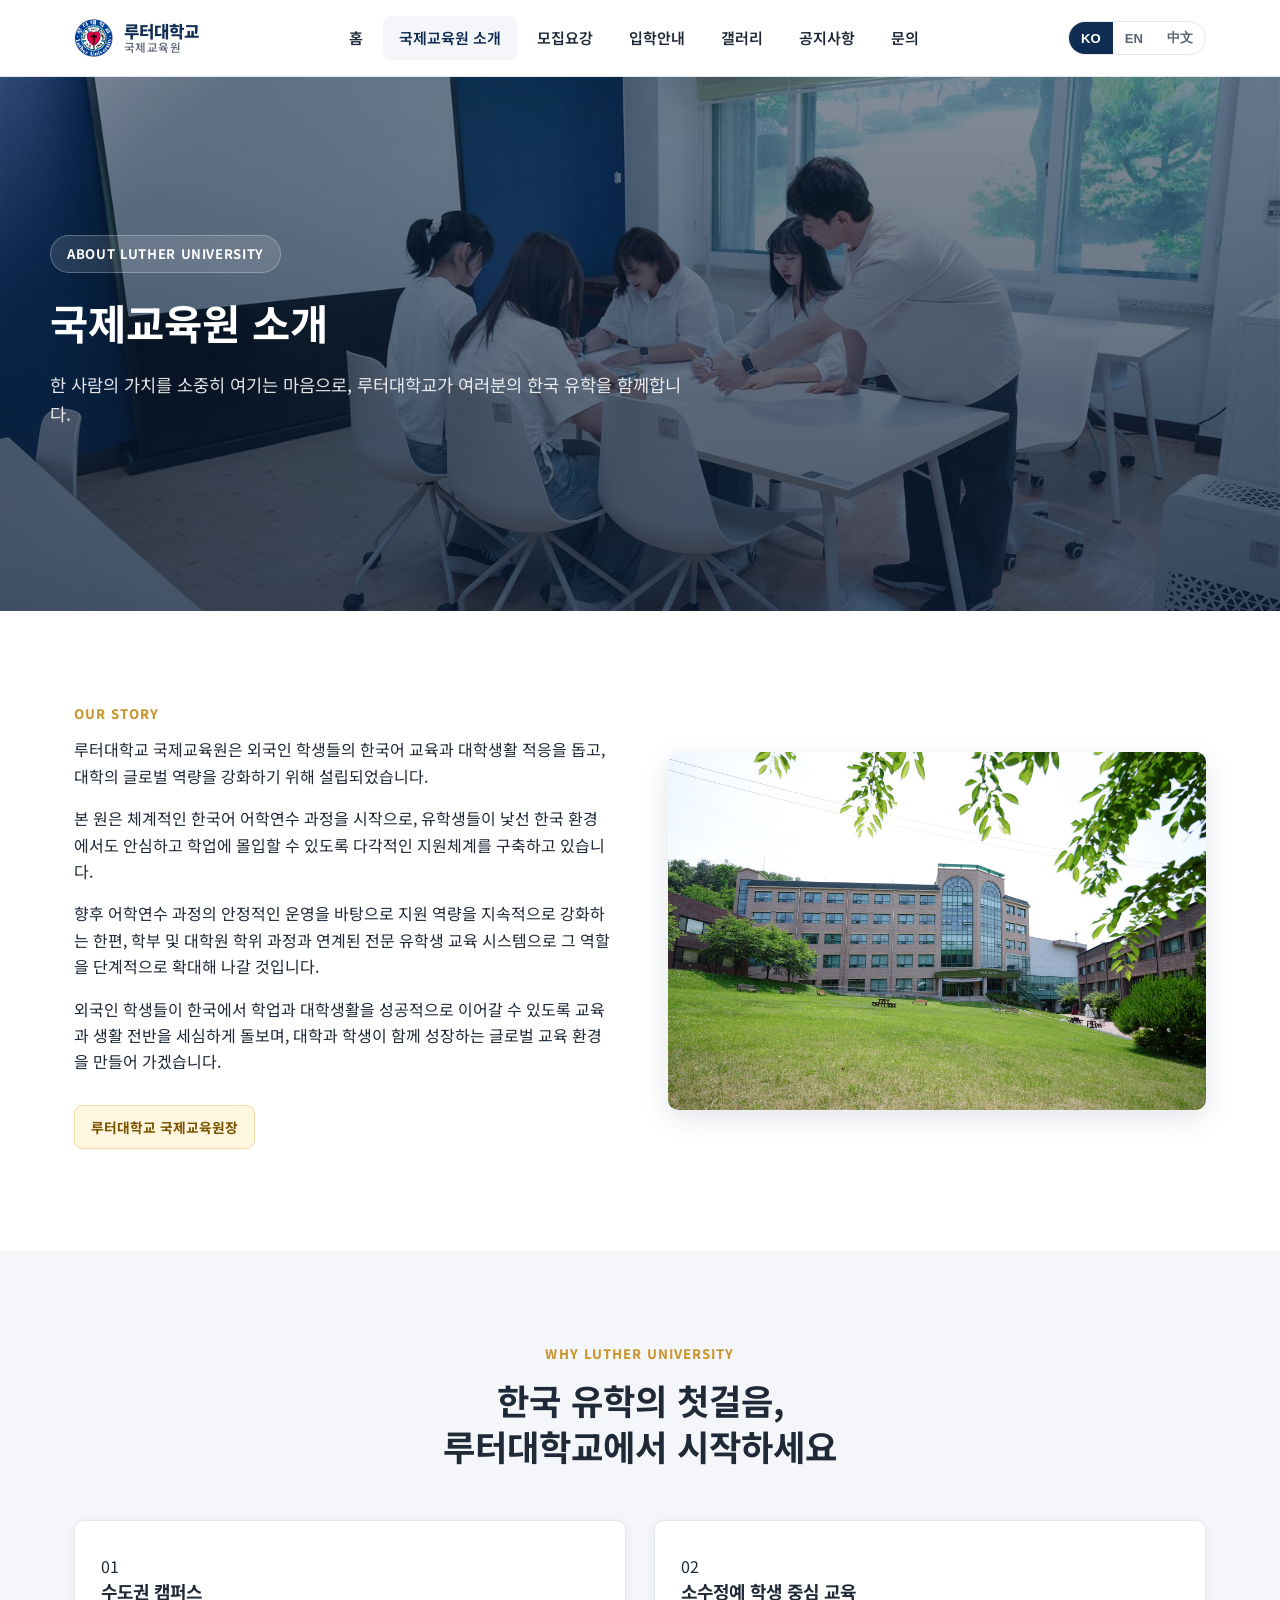
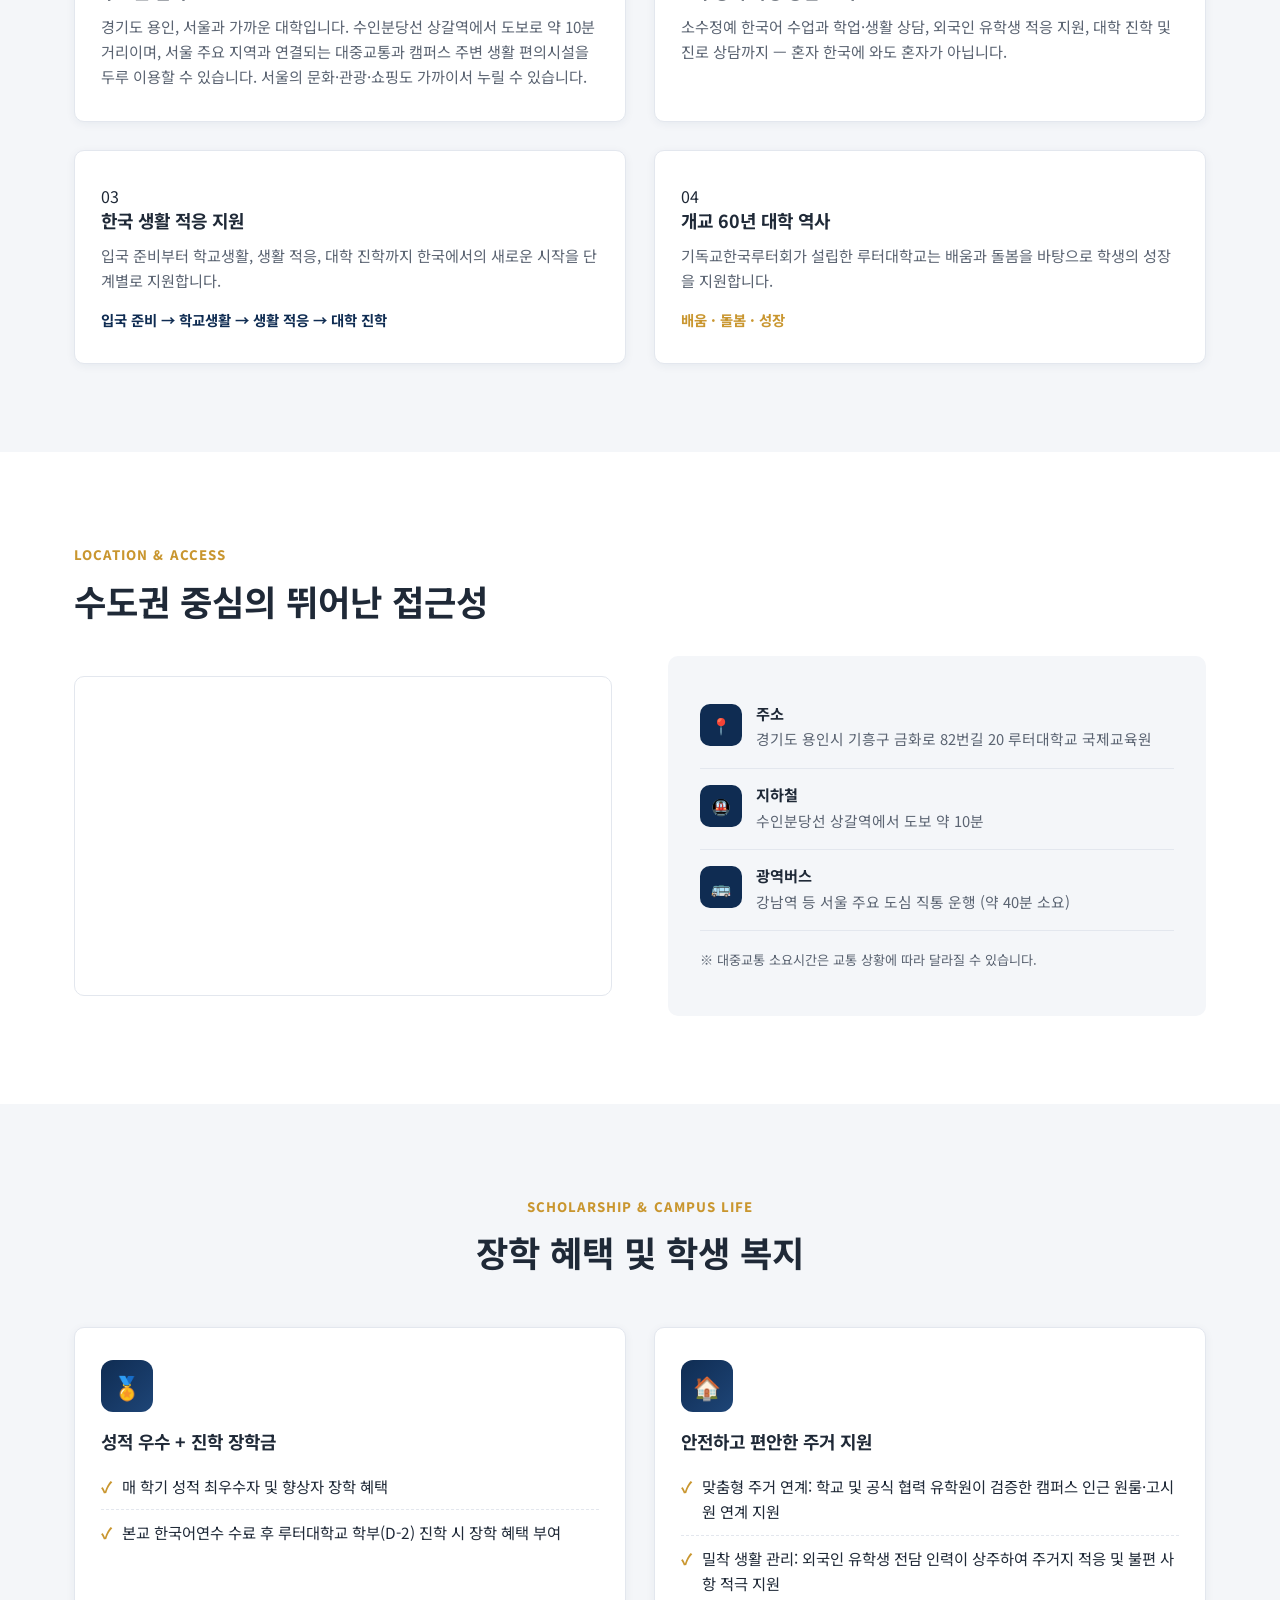
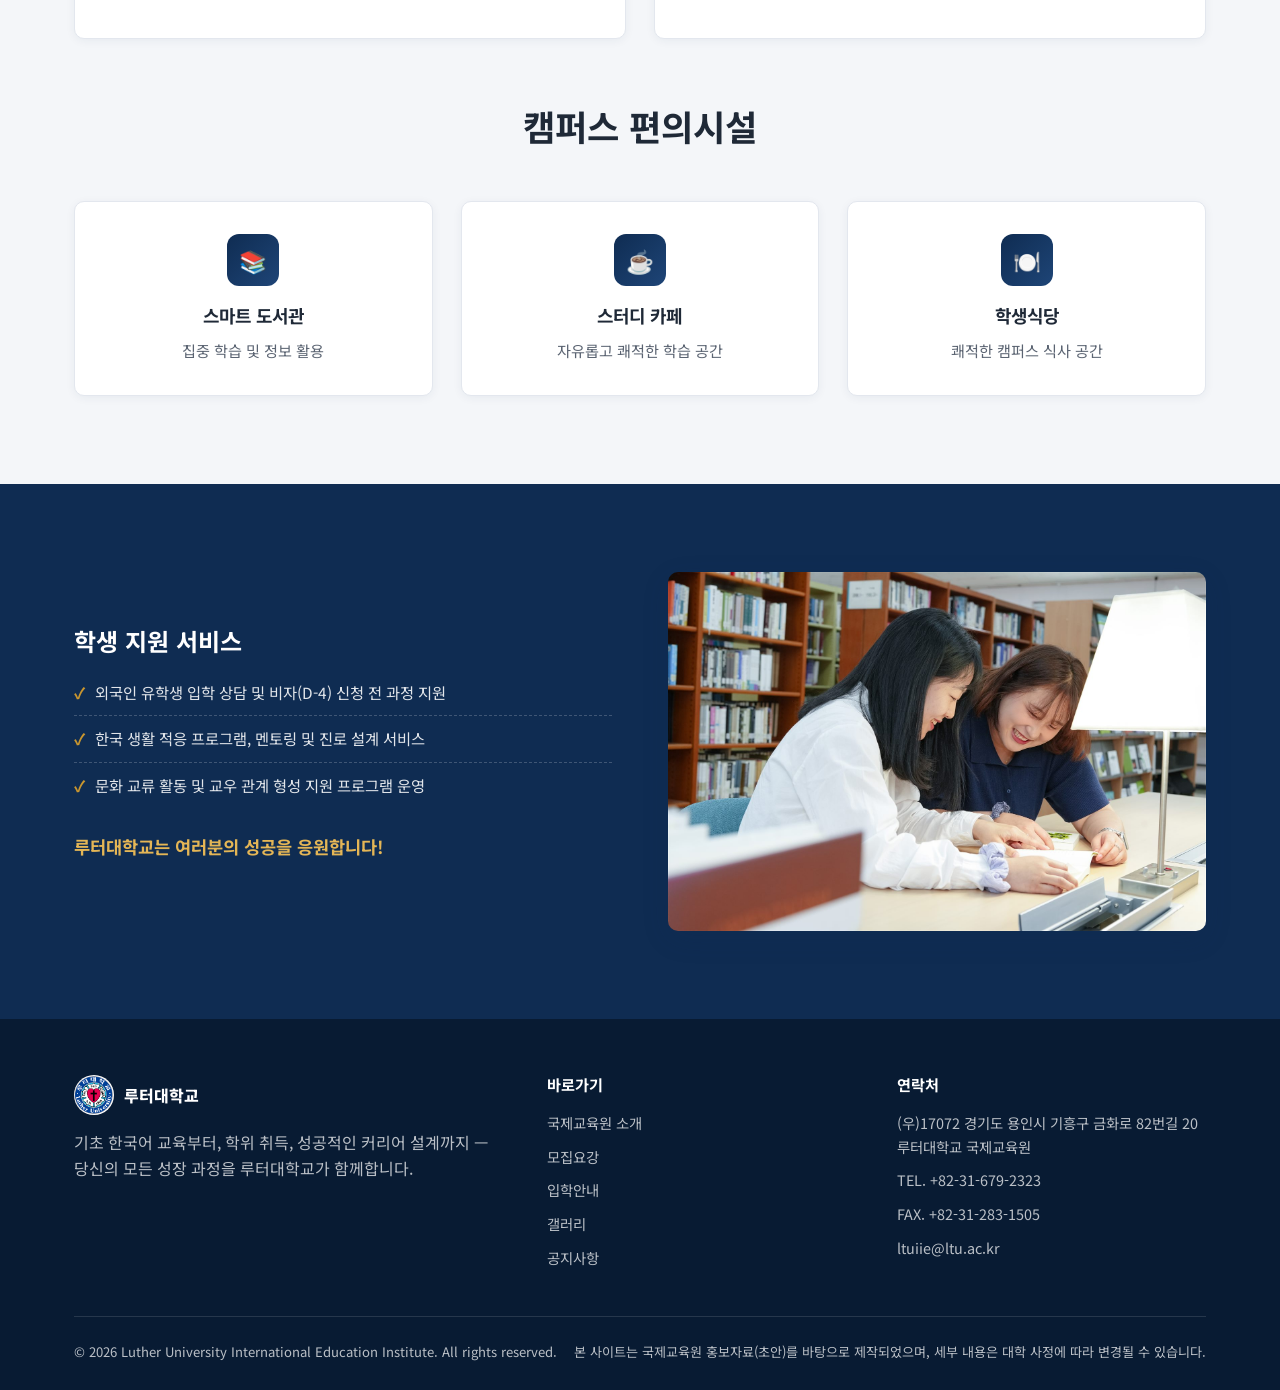
==== commit 8a35a3cf: "추가 모집요강 반영, 전형일정·이메일 변경, 모집요강 다운로드 교체 Co-Authored-By: Claude Sonnet 5.5 <noreply@anthropic.com>" ====
--- a/about.html
+++ b/about.html
@@ -222,7 +222,7 @@
           <li data-i18n="footer.address">(우)17072 경기도 용인시 기흥구 금화로 82번길 20 루터대학교 국제교육원</li>
           <li>TEL. +82-31-679-2323</li>
           <li>FAX. +82-31-283-1505</li>
-          <li>jwy9872@ltu.ac.kr</li>
+          <li>ltuiie@ltu.ac.kr</li>
         </ul>
       </div>
     </div>
--- a/assets/css/style.css
+++ b/assets/css/style.css
@@ -587,3 +587,10 @@
   .notice-item { flex-wrap: wrap; }
   .notice-title { flex-basis: 100%; order: 2; white-space: normal; }
 }
+
+/* Home: latest notices */
+.home-notice { padding: 48px 0 8px; }
+.home-notice-head { display: flex; justify-content: space-between; align-items: baseline; margin-bottom: 14px; }
+.home-notice-head h2 { margin: 0; font-size: 1.5rem; color: var(--color-primary); }
+.home-notice-head a { color: var(--color-text-muted); text-decoration: none; font-size: 0.95rem; }
+.home-notice-head a:hover { color: var(--color-accent); }
